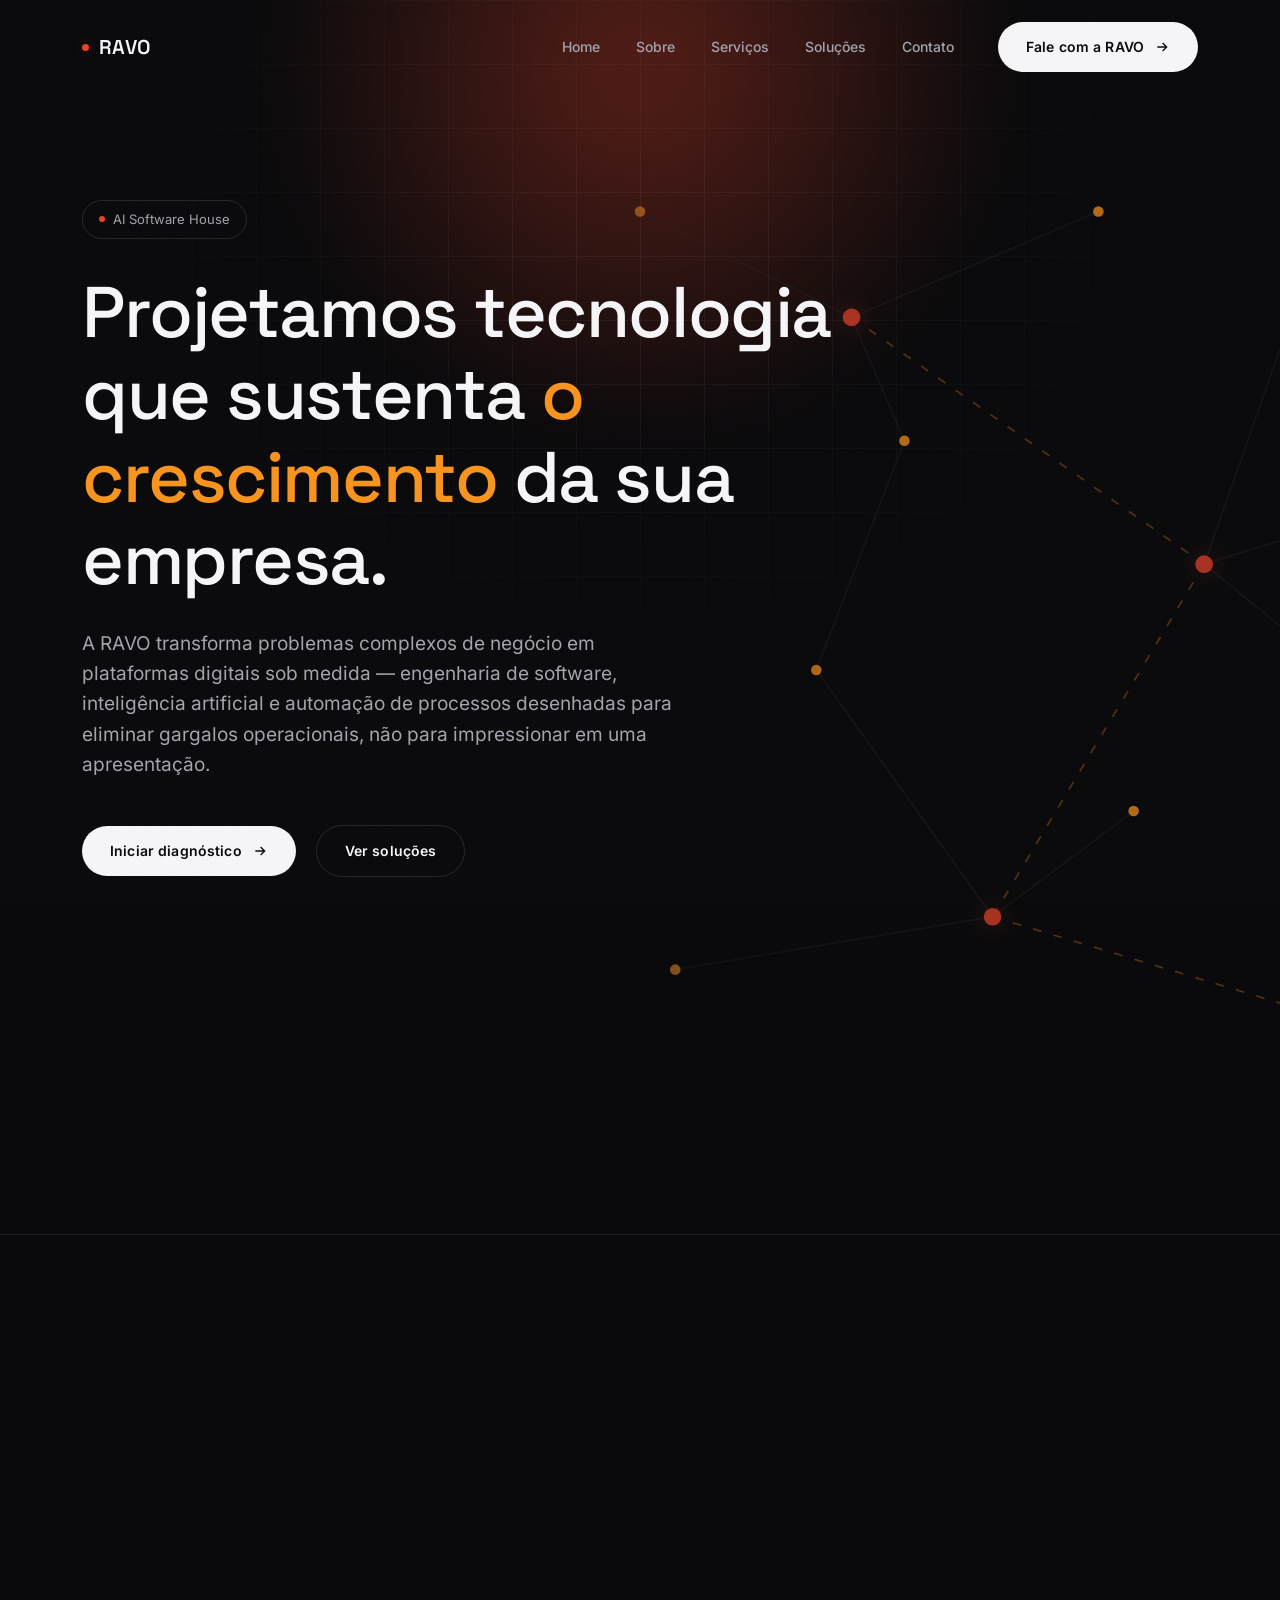
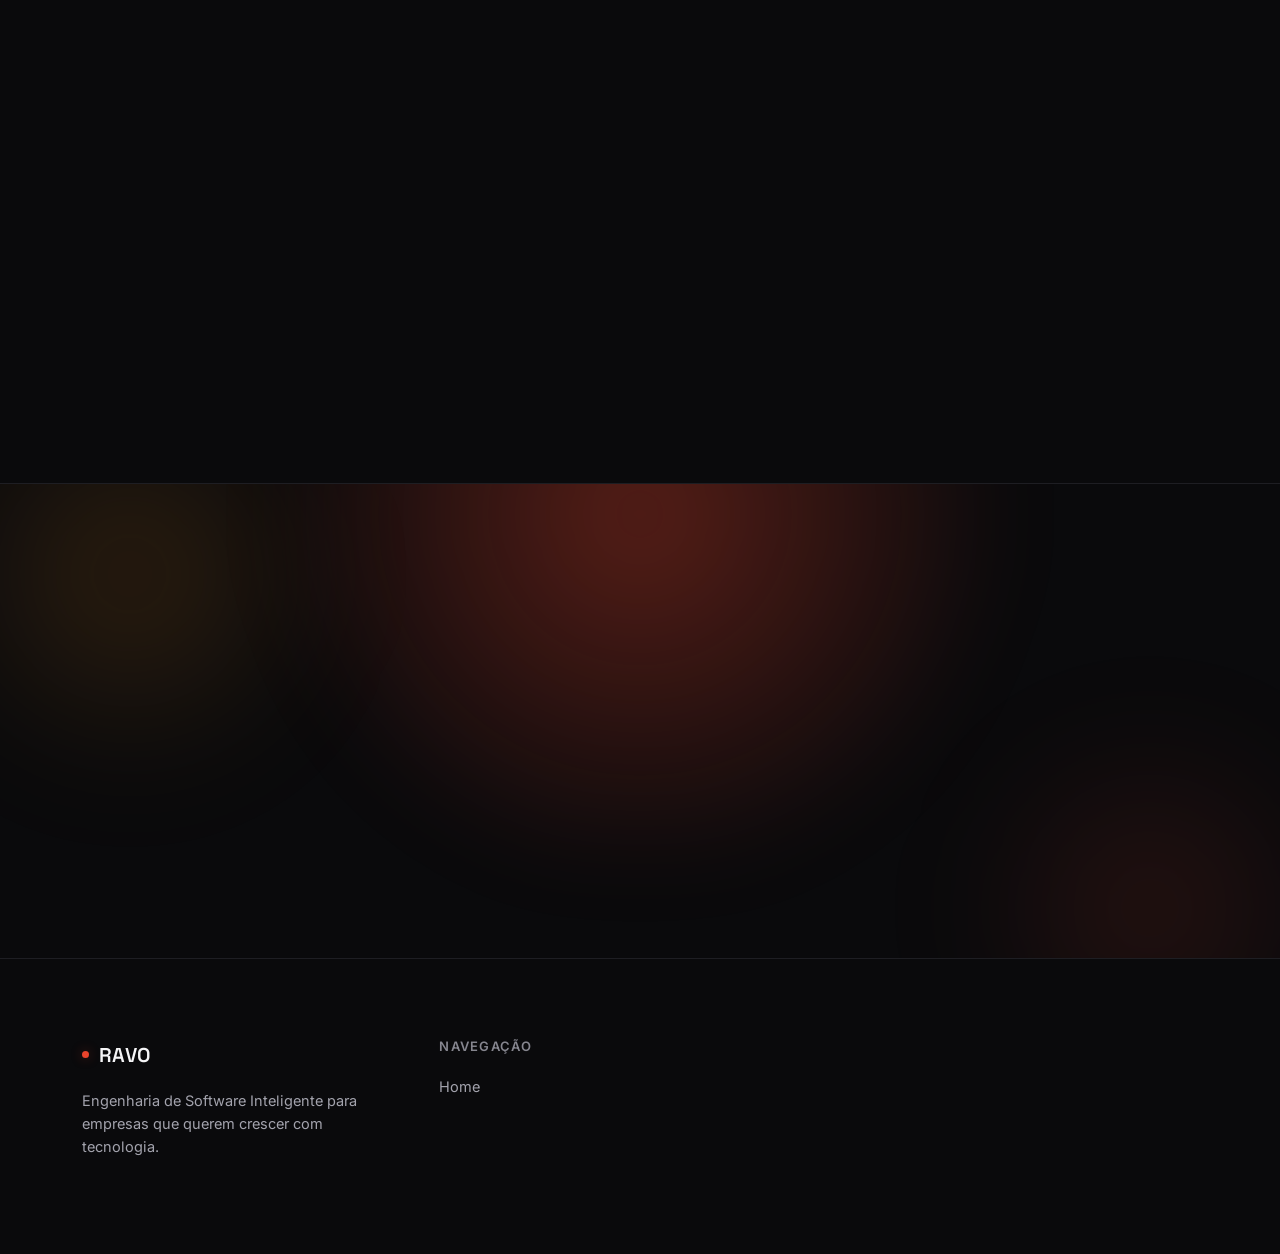
==== index.html @ ee129178 "Correção ortográfica: Inteligência Artificial" ====
<!DOCTYPE html>
<html lang="pt-BR">
<head>
<meta charset="UTF-8">
<meta name="viewport" content="width=device-width, initial-scale=1.0">
<meta name="view-transition" content="same-origin">
<title>RAVO — Engenharia de Software Inteligente</title>
<meta name="description" content="A RAVO é uma AI Software House que projeta, desenvolve e evolui plataformas digitais que aumentam produtividade, automatizam processos e geram vantagem competitiva.">
<link rel="canonical" href="https://ravocompany.com.br/">
<link rel="icon" type="image/svg+xml" href="assets/images/favicon.svg">
<link rel="alternate icon" href="assets/images/favicon.ico">
<link rel="apple-touch-icon" href="assets/images/apple-touch-icon.png">
<link rel="manifest" href="site.webmanifest">
<meta name="theme-color" content="#E8442C">
<meta property="og:type" content="website">
<meta property="og:site_name" content="RAVO">
<meta property="og:url" content="https://ravocompany.com.br/">
<meta property="og:title" content="RAVO — Engenharia de Software Inteligente">
<meta property="og:description" content="A RAVO é uma AI Software House que projeta, desenvolve e evolui plataformas digitais que aumentam produtividade, automatizam processos e geram vantagem competitiva.">
<meta property="og:image" content="https://ravocompany.com.br/assets/images/og-image.png">
<meta property="og:image:width" content="1200">
<meta property="og:image:height" content="630">
<meta name="twitter:card" content="summary_large_image">
<meta name="twitter:title" content="RAVO — Engenharia de Software Inteligente">
<meta name="twitter:description" content="A RAVO é uma AI Software House que projeta, desenvolve e evolui plataformas digitais que aumentam produtividade, automatizam processos e geram vantagem competitiva.">
<meta name="twitter:image" content="https://ravocompany.com.br/assets/images/og-image.png">
<link rel="stylesheet" href="assets/css/styles.min.css">
<script type="application/ld+json">
{
  "@context": "https://schema.org",
  "@type": "Organization",
  "name": "RAVO",
  "url": "https://ravocompany.com.br/",
  "logo": "https://ravocompany.com.br/assets/images/favicon.svg",
  "description": "A RAVO é uma AI Software House que projeta, desenvolve e evolui plataformas digitais que aumentam produtividade, automatizam processos e geram vantagem competitiva.",
  "email": "sistema@ravocompany.com.br",
  "telephone": "+55-64-99964-9783",
  "areaServed": "BR"
}
</script>
</head>
<body>

<a href="#main-content" class="skip-link">Pular para o conteúdo</a>
<div class="grain" aria-hidden="true"></div>

<!-- ===== HEADER ===== -->
<header class="header">
  <div class="container">
    <a href="index.html" class="logo"><span class="dot"></span>RAVO</a>
    <nav class="nav-desktop">
      <div class="nav-links">
        <a href="index.html">Home</a>
        <a href="sobre.html">Sobre</a>
        <a href="servicos.html">Serviços</a>
        <a href="solucoes.html">Soluções</a>
        <a href="contato.html">Contato</a>
      </div>
      <a href="contato.html" class="btn btn-primary">Fale com a RAVO
        <svg viewBox="0 0 24 24" fill="none" stroke="currentColor" stroke-width="2"><path d="M5 12h14M13 6l6 6-6 6"/></svg>
      </a>
    </nav>
    <button class="nav-toggle" id="nav-toggle" aria-label="Abrir menu" aria-expanded="false" aria-controls="nav-mobile-menu"><span></span><span></span><span></span></button>
  </div>
</header>

<!-- ===== MOBILE NAV ===== -->
<nav class="nav-mobile" id="nav-mobile-menu" aria-label="Menu mobile">
  <a href="index.html">Home</a>
  <a href="sobre.html">Sobre</a>
  <a href="servicos.html">Serviços</a>
  <a href="solucoes.html">Soluções</a>
  <a href="contato.html">Contato</a>
  <a href="contato.html" class="btn btn-primary">Fale com a RAVO</a>
</nav>

<!-- ===== HERO ===== -->
<section class="hero" id="main-content">
  <div class="hero-grid"></div>
  <div class="hero-glow"></div>
  <svg class="hero-network" viewBox="0 0 1000 700" preserveAspectRatio="xMidYMid slice" aria-hidden="true">
    <g class="links">
      <line class="link" x1="620" y1="180" x2="500" y2="120"/>
      <line class="link" x1="620" y1="180" x2="760" y2="120"/>
      <line class="link" x1="620" y1="180" x2="650" y2="250"/>
      <line class="link-flow" x1="620" y1="180" x2="820" y2="320"/>
      <line class="link" x1="820" y1="320" x2="880" y2="150"/>
      <line class="link" x1="820" y1="320" x2="950" y2="280"/>
      <line class="link-flow" x1="820" y1="320" x2="700" y2="520"/>
      <line class="link" x1="700" y1="520" x2="600" y2="380"/>
      <line class="link" x1="700" y1="520" x2="780" y2="460"/>
      <line class="link" x1="700" y1="520" x2="520" y2="550"/>
      <line class="link-flow" x1="700" y1="520" x2="900" y2="580"/>
      <line class="link" x1="820" y1="320" x2="980" y2="450"/>
      <line class="link" x1="650" y1="250" x2="600" y2="380"/>
    </g>
    <g class="nodes">
      <circle class="node" cx="500" cy="120" r="3" style="animation-delay:.2s"/>
      <circle class="node" cx="880" cy="150" r="3" style="animation-delay:.9s"/>
      <circle class="node" cx="950" cy="280" r="3" style="animation-delay:1.6s"/>
      <circle class="node" cx="600" cy="380" r="3" style="animation-delay:.5s"/>
      <circle class="node" cx="780" cy="460" r="3" style="animation-delay:1.2s"/>
      <circle class="node" cx="520" cy="550" r="3" style="animation-delay:2s"/>
      <circle class="node" cx="900" cy="580" r="3" style="animation-delay:.7s"/>
      <circle class="node" cx="650" cy="250" r="3" style="animation-delay:1.8s"/>
      <circle class="node" cx="760" cy="120" r="3" style="animation-delay:1.1s"/>
      <circle class="node" cx="980" cy="450" r="3" style="animation-delay:.3s"/>
      <circle class="hub" cx="620" cy="180" r="5"/>
      <circle class="hub" cx="820" cy="320" r="5" style="animation-delay:1s"/>
      <circle class="hub" cx="700" cy="520" r="5" style="animation-delay:2s"/>
    </g>
  </svg>
  <div class="container">
    <div class="hero-content">
      <div class="hero-badge"><span class="dot"></span>AI Software House</div>
      <h1 class="reveal is-visible">Projetamos tecnologia que sustenta <em>o crescimento</em> da sua empresa.</h1>
      <p class="hero-lede reveal is-visible">A RAVO transforma problemas complexos de negócio em plataformas digitais sob medida — engenharia de software, inteligência artificial e automação de processos desenhadas para eliminar gargalos operacionais, não para impressionar em uma apresentação.</p>
      <div class="hero-actions reveal is-visible">
        <a href="contato.html" class="btn btn-primary">Iniciar diagnóstico
          <svg viewBox="0 0 24 24" fill="none" stroke="currentColor" stroke-width="2"><path d="M5 12h14M13 6l6 6-6 6"/></svg>
        </a>
        <a href="solucoes.html" class="btn btn-outline">Ver soluções</a>
      </div>
    </div>

    <div class="hero-stats reveal">
      <div class="hero-stat">
        <strong><span data-count="6" data-suffix="">0</span></strong>
        <span>Frentes de atuação integradas</span>
      </div>
      <div class="hero-stat">
        <strong><span data-count="6" data-suffix="">0</span></strong>
        <span>Etapas de processo estruturado</span>
      </div>
      <div class="hero-stat">
        <strong><span data-count="9" data-suffix="">0</span></strong>
        <span>Segmentos de operações complexas</span>
      </div>
      <div class="hero-stat">
        <strong><span data-count="100" data-suffix="%">0%</span></strong>
        <span>Soluções desenhadas sob medida</span>
      </div>
    </div>
  </div>
</section>

<!-- ===== O QUE FAZEMOS ===== -->
<section class="section" id="o-que-fazemos">
  <div class="container">
    <div class="section-head reveal">
      <div class="section-label">O que fazemos</div>
      <h2>Um ecossistema tecnológico completo — não apenas software.</h2>
      <p>Combinamos engenharia, inteligência artificial e estratégia de negócio para desenhar soluções sob medida para a realidade de cada cliente.</p>
    </div>

    <div class="grid grid-3">
      <div class="card reveal">
        <div class="card-icon">
          <svg viewBox="0 0 24 24" fill="none" stroke="currentColor" stroke-width="1.8"><path d="M16 18l6-6-6-6M8 6l-6 6 6 6"/></svg>
        </div>
        <h3>Software sob medida</h3>
        <p>Sistemas corporativos, ERPs, CRMs, plataformas SaaS, portais e marketplaces desenhados para necessidades específicas.</p>
        <ul><li>ERPs</li><li>CRMs</li><li>SaaS</li><li>Marketplaces</li></ul>
      </div>

      <div class="card reveal">
        <div class="card-icon">
          <svg viewBox="0 0 24 24" fill="none" stroke="currentColor" stroke-width="1.8"><rect x="6" y="2" width="12" height="20" rx="2"/><path d="M11 18h2"/></svg>
        </div>
        <h3>Aplicativos</h3>
        <p>Construção de aplicativos Android e iOS para uso interno ou comercial, integrados à operação da empresa.</p>
        <ul><li>Android</li><li>iOS</li><li>Uso interno</li></ul>
      </div>

      <div class="card reveal">
        <div class="card-icon">
          <svg viewBox="0 0 24 24" fill="none" stroke="currentColor" stroke-width="1.8"><path d="M12 3l1.9 4.5L18 9l-4.1 1.5L12 15l-1.9-4.5L6 9l4.1-1.5L12 3z"/><path d="M19 15l.9 2.1L22 18l-2.1.9L19 21l-.9-2.1L16 18l2.1-.9L19 15z"/></svg>
        </div>
        <h3>Inteligência Artificial</h3>
        <p>Agentes inteligentes, assistentes virtuais e IA aplicada a atendimento, vendas, RH, documentos e processos jurídicos.</p>
        <ul><li>Agentes</li><li>RAG</li><li>IA Generativa</li><li>OCR</li></ul>
      </div>

      <div class="card reveal">
        <div class="card-icon">
          <svg viewBox="0 0 24 24" fill="none" stroke="currentColor" stroke-width="1.8"><path d="M13 2L3 14h7l-1 8 11-14h-7l1-6z"/></svg>
        </div>
        <h3>Automação de processos</h3>
        <p>Eliminamos atividades repetitivas integrando WhatsApp, CRM, ERP, APIs, planilhas, e-mail e sistemas legados.</p>
        <ul><li>WhatsApp</li><li>APIs</li><li>Sistemas legados</li></ul>
      </div>

      <div class="card reveal">
        <div class="card-icon">
          <svg viewBox="0 0 24 24" fill="none" stroke="currentColor" stroke-width="1.8"><path d="M3 3v18h18"/><path d="M7 15l4-5 4 3 5-7"/></svg>
        </div>
        <h3>Dashboards inteligentes</h3>
        <p>Painéis de gestão em tempo real com indicadores, KPIs e business intelligence para decisões mais rápidas.</p>
        <ul><li>KPIs</li><li>BI</li><li>Tempo real</li></ul>
      </div>

      <div class="card reveal">
        <div class="card-icon">
          <svg viewBox="0 0 24 24" fill="none" stroke="currentColor" stroke-width="1.8"><path d="M12 2L2 7l10 5 10-5-10-5z"/><path d="M2 17l10 5 10-5"/><path d="M2 12l10 5 10-5"/></svg>
        </div>
        <h3>Arquitetura tecnológica</h3>
        <p>Banco de dados, integrações, segurança, escalabilidade e experiência do usuário desenhados antes da primeira linha de código.</p>
        <ul><li>Segurança</li><li>Escalabilidade</li><li>Integrações</li></ul>
      </div>
    </div>
  </div>
</section>

<!-- ===== DIFERENCIAL ===== -->
<section class="section" id="diferencial">
  <div class="container">
    <div class="section-head reveal">
      <div class="section-label">Diferencial</div>
      <h2>Não começamos perguntando qual sistema você quer desenvolver.</h2>
      <p>Começamos entendendo onde a operação trava — e desenhamos a solução a partir das respostas.</p>
    </div>

    <div class="questions reveal">
      <div class="question"><span>01</span>Onde sua empresa perde tempo?</div>
      <div class="question"><span>02</span>Onde sua operação trava?</div>
      <div class="question"><span>03</span>O que ainda depende de pessoas?</div>
      <div class="question"><span>04</span>Quais processos poderiam ser automatizados?</div>
      <div class="question"><span>05</span>Onde existem riscos operacionais?</div>
      <div class="question"><span>06</span>Como a tecnologia pode aumentar sua margem?</div>
    </div>
  </div>
</section>

<!-- ===== COMPARATIVO ===== -->
<section class="section section--tight" id="comparativo">
  <div class="container">
    <div class="section-head reveal">
      <div class="section-label">Comparativo</div>
      <h2>RAVO não é uma fábrica de software genérica.</h2>
    </div>
    <div class="compare-table reveal">
      <div class="compare-row compare-row--head">
        <span></span>
        <span class="compare-col-ravo">RAVO</span>
        <span class="compare-col-other">Fábrica de software tradicional</span>
      </div>
      <div class="compare-row">
        <span class="compare-aspect">Ponto de partida</span>
        <span class="compare-col-ravo">Diagnóstico da operação antes de qualquer linha de código</span>
        <span class="compare-col-other">Escopo fechado a partir de uma lista de requisitos</span>
      </div>
      <div class="compare-row">
        <span class="compare-aspect">Abordagem</span>
        <span class="compare-col-ravo">Ecossistema tecnológico desenhado sob medida</span>
        <span class="compare-col-other">Sistema genérico adaptado ao seu processo</span>
      </div>
      <div class="compare-row">
        <span class="compare-aspect">Após o lançamento</span>
        <span class="compare-col-ravo">Evolução contínua junto com o negócio</span>
        <span class="compare-col-other">Projeto encerra na entrega</span>
      </div>
      <div class="compare-row">
        <span class="compare-aspect">Relacionamento</span>
        <span class="compare-col-ravo">Contato direto com quem desenvolve</span>
        <span class="compare-col-other">Comunicação via gerente de conta</span>
      </div>
      <div class="compare-row">
        <span class="compare-aspect">Cobrança</span>
        <span class="compare-col-ravo">Sem "hora técnica" genérica</span>
        <span class="compare-col-other">Cobrança por hora de desenvolvimento</span>
      </div>
      <div class="compare-row">
        <span class="compare-aspect">Objetivo final</span>
        <span class="compare-col-ravo">Eliminar o gargalo operacional</span>
        <span class="compare-col-other">Entregar os itens da lista de requisitos</span>
      </div>
    </div>
  </div>
</section>

<!-- ===== PROCESSO ===== -->
<section class="section" id="processo">
  <div class="container">
    <div class="section-head reveal">
      <div class="section-label">Nosso processo</div>
      <h2>Da compreensão do negócio à evolução contínua do produto.</h2>
      <p>Nenhum software termina no deploy. Cada etapa existe para reduzir risco e aumentar a precisão da solução final.</p>
    </div>

    <div class="rows reveal">
      <div class="row">
        <div class="row-index">01</div>
        <h3>Diagnóstico</h3>
        <p>Entendemos profundamente a empresa, mapeamos processos, identificamos gargalos e descobrimos oportunidades.</p>
      </div>
      <div class="row">
        <div class="row-index">02</div>
        <h3>Arquitetura</h3>
        <p>Projetamos toda a solução: fluxos, banco de dados, integrações, automações, IA e escalabilidade.</p>
      </div>
      <div class="row">
        <div class="row-index">03</div>
        <h3>Desenvolvimento</h3>
        <p>Construção incremental, código limpo, boas práticas e entregas frequentes.</p>
      </div>
      <div class="row">
        <div class="row-index">04</div>
        <h3>Homologação</h3>
        <p>Validação junto ao cliente, testes e ajustes antes da publicação.</p>
      </div>
      <div class="row">
        <div class="row-index">05</div>
        <h3>Implantação</h3>
        <p>Publicação, treinamento, integrações e monitoramento em produção.</p>
      </div>
      <div class="row">
        <div class="row-index">06</div>
        <h3>Evolução contínua</h3>
        <p>Evoluímos continuamente cada produto — a plataforma cresce junto com o negócio.</p>
      </div>
    </div>
  </div>
</section>

<!-- ===== SEGMENTOS ===== -->
<section class="section section--tight" id="segmentos">
  <div class="container">
    <div class="section-head reveal">
      <div class="section-label">Segmentos</div>
      <h2>Atendemos empresas com operações complexas.</h2>
    </div>
    <div class="pill-group reveal">
      <span class="pill">Saúde</span>
      <span class="pill">Construção Civil</span>
      <span class="pill">Escritórios Jurídicos</span>
      <span class="pill">RH</span>
      <span class="pill">Indústrias</span>
      <span class="pill">Prestadores de Serviços</span>
      <span class="pill">Empresas em crescimento</span>
      <span class="pill">Startups</span>
      <span class="pill">Scale-ups</span>
    </div>
  </div>
</section>

<!-- ===== PROVA SOCIAL ===== -->
<section class="section section--tight" id="clientes">
  <div class="container">
    <div class="section-head reveal">
      <div class="section-label">Quem confia na RAVO</div>
      <h2>Escritórios jurídicos já operam com menos risco usando tecnologia RAVO.</h2>
    </div>

    <div class="client-card reveal">
      <div class="client-card-main">
        <div class="client-tag"><span class="dot" style="width:6px;height:6px;border-radius:50%;background:var(--accent);display:inline-block;"></span>Cliente RAVO</div>
        <h3 class="client-name">Thiago Carvalho Advogados Associados</h3>
        <p class="client-segment">Escritório de Advocacia</p>
        <p>A RAVO desenvolveu para o escritório uma solução baseada na Plataforma Jurídica com IA: leitura automática de intimações, classificação de movimentações e controle de prazos — reduzindo o trabalho manual da equipe jurídica e o risco de perda de prazos críticos.</p>
      </div>
      <div class="client-card-aside">
        <span class="pill">Leitura de intimações</span>
        <span class="pill">Controle de prazos</span>
        <span class="pill">Classificação automática</span>
        <a href="solucoes.html#juridica" class="btn-ghost" style="margin-top:8px;">Ver a solução completa →</a>
      </div>
    </div>
  </div>
</section>

<!-- ===== CTA ===== -->
<section class="cta-band section">
  <div class="hero-glow" style="top:-320px;"></div>
  <div class="container">
    <h2 class="reveal">Onde a sua operação está travando agora?</h2>
    <p class="reveal">Vamos entender o seu negócio antes de falar de tecnologia.</p>
    <div class="cta-actions reveal">
      <a href="contato.html" class="btn btn-primary">Falar com a RAVO
        <svg viewBox="0 0 24 24" fill="none" stroke="currentColor" stroke-width="2"><path d="M5 12h14M13 6l6 6-6 6"/></svg>
      </a>
      <a href="solucoes.html" class="btn btn-outline">Explorar soluções</a>
    </div>
  </div>
</section>

<!-- ===== FOOTER ===== -->
<footer class="footer">
  <div class="container">
    <div class="footer-top">
      <div class="footer-brand">
        <a href="index.html" class="logo"><span class="dot"></span>RAVO</a>
        <p>Engenharia de Software Inteligente para empresas que querem crescer com tecnologia.</p>
      </div>
      <div class="footer-col">
        <h4>Navegação</h4>
        <ul>
          <li><a href="index.html">Home</a></li>
---- assets/css/styles.min.css ----
@keyframes viewFadeOut{to{opacity:0;transform:translateY(-10px)}}@keyframes viewFadeIn{0%{opacity:0;transform:translateY(10px)}}@keyframes nodeFade{0%,to{opacity:.3}50%{opacity:.9}}@keyframes nodePulse{0%,to{opacity:.55;transform:scale(1)}50%{opacity:1;transform:scale(1.25)}}@keyframes dashFlow{to{stroke-dashoffset:-48}}@font-face{font-family:"Inter";font-style:normal;font-weight:400;font-display:swap;src:url(../fonts/inter-400.woff2)format("woff2")}@font-face{font-family:"Inter";font-style:normal;font-weight:500;font-display:swap;src:url(../fonts/inter-500.woff2)format("woff2")}@font-face{font-family:"Inter";font-style:normal;font-weight:600;font-display:swap;src:url(../fonts/inter-600.woff2)format("woff2")}@font-face{font-family:"Inter";font-style:normal;font-weight:700;font-display:swap;src:url(../fonts/inter-700.woff2)format("woff2")}@font-face{font-family:"Space Grotesk";font-style:normal;font-weight:500;font-display:swap;src:url(../fonts/space-grotesk-500.woff2)format("woff2")}@font-face{font-family:"Space Grotesk";font-style:normal;font-weight:600;font-display:swap;src:url(../fonts/space-grotesk-600.woff2)format("woff2")}@font-face{font-family:"Space Grotesk";font-style:normal;font-weight:700;font-display:swap;src:url(../fonts/space-grotesk-700.woff2)format("woff2")}:root{--bg:#0a0a0c;--bg-alt:#0f0f12;--surface:#16161a;--surface-2:#1c1c21;--border:#26262c;--border-soft:#1e1e23;--text:#f5f5f7;--text-muted:#a3a3ad;--text-faint:#86868f;--accent:#E8442C;--accent-2:#F7931E;--accent-soft:rgba(232, 68, 44, 0.12);--accent-glow:rgba(232, 68, 44, 0.35);--font-head:'Space Grotesk', 'Inter', sans-serif;--font-body:'Inter', sans-serif;--container:1180px;--radius:14px;--radius-sm:8px;--ease:cubic-bezier(0.16, 1, 0.3, 1)}*{margin:0;padding:0;box-sizing:border-box}html{scroll-behavior:smooth;color-scheme:dark}body{background:var(--bg);color:var(--text);font-family:var(--font-body);font-size:16px;line-height:1.6;-webkit-font-smoothing:antialiased;overflow-x:hidden}img,svg{display:block;max-width:100%}a,button{color:inherit}a{text-decoration:none}ul{list-style:none}button{font-family:inherit;cursor:pointer;border:0;background:0 0}h1,h2,h3,h4{font-family:var(--font-head);font-weight:500;line-height:1.15;letter-spacing:-.02em}::selection{background:var(--accent);color:#fff}.container{max-width:var(--container);margin:0 auto;padding:0 32px}.section{position:relative;padding:128px 0;border-top:1px solid var(--border-soft)}.section--tight{padding:88px 0}.section-label{display:inline-flex;align-items:center;gap:10px;font-size:13px;font-weight:600;letter-spacing:.12em;text-transform:uppercase;color:var(--accent-2);margin-bottom:20px}.nav-links a.active::after,.section-label::before{content:"";width:22px;height:1px;background:var(--accent)}.section-head{max-width:680px;margin-bottom:64px}.section-head h2{font-size:clamp(28px,3.4vw,42px);margin-bottom:20px}.section-head p{font-size:17px;max-width:560px}.eyebrow,.section-head p{color:var(--text-muted)}.btn{display:inline-flex;align-items:center;gap:10px;padding:14px 28px;border-radius:999px;font-size:14px;font-weight:600;letter-spacing:.01em;transition:all .35s var(--ease);white-space:nowrap}.btn-primary{position:relative;background:var(--text);color:#0a0a0c;overflow:hidden}.btn-primary::after{content:"";position:absolute;top:0;left:-60%;width:40%;height:100%;background:linear-gradient(120deg,transparent,rgba(255,255,255,.55),transparent);transform:skewX(-20deg);transition:left .65s var(--ease)}.btn-primary:hover::after{left:130%}.btn-primary:hover{background:var(--accent);color:#0a0a0c;transform:translateY(-2px)}.btn-outline{border:1px solid var(--border);color:var(--text)}.btn-outline:hover{border-color:var(--accent);background:var(--accent-soft);transform:translateY(-2px)}.btn-ghost,.nav-links a{color:var(--text-muted);font-size:14px;font-weight:500}.btn-ghost:hover,.footer-col a:hover,.nav-links a.active,.nav-links a:hover{color:var(--text)}.btn svg{width:16px;height:16px;transition:transform .35s var(--ease)}.btn:hover svg{transform:translateX(3px)}.header{position:fixed;top:0;left:0;right:0;z-index:100;padding:22px 0;transition:all .4s var(--ease);border-bottom:1px solid transparent}.header.is-scrolled{background:rgba(10,10,12,.85);backdrop-filter:blur(16px);-webkit-backdrop-filter:blur(16px);border-bottom:1px solid var(--border-soft);padding:16px 0}.header .container{justify-content:space-between}.header .container,.logo,.nav-desktop{display:flex;align-items:center}.logo{gap:10px;font-family:var(--font-head);font-size:20px;font-weight:600;letter-spacing:.02em}.logo .dot{width:7px;height:7px;border-radius:50%;background:var(--accent);box-shadow:0 0 12px var(--accent-glow)}.nav-desktop{gap:44px}.nav-links{display:flex;gap:36px}.nav-links a{transition:color .25s var(--ease);position:relative}.nav-links a.active::after{position:absolute;bottom:-6px;left:0;width:100%}.nav-toggle{display:none;flex-direction:column;gap:5px;z-index:200}.nav-toggle span{width:22px;height:1.5px;background:var(--text);transition:all .3s var(--ease)}.nav-toggle.is-active{z-index:250}.nav-toggle.is-active span:nth-child(1){transform:translateY(6.5px) rotate(45deg)}.nav-toggle.is-active span:nth-child(2){opacity:0}.nav-toggle.is-active span:nth-child(3){transform:translateY(-6.5px) rotate(-45deg)}.nav-mobile{position:fixed;inset:0;background:var(--bg);z-index:150;display:flex;flex-direction:column;justify-content:center;padding:32px;transform:translateY(-100%);visibility:hidden;transition:transform .5s var(--ease),visibility 0s linear .5s}.nav-mobile.is-open{transform:translateY(0);visibility:visible;transition:transform .5s var(--ease),visibility 0s linear 0s}.hero-stat strong,.nav-mobile a{display:block;font-family:var(--font-head)}.nav-mobile a{font-size:32px;padding:14px 0;border-bottom:1px solid var(--border-soft);color:var(--text)}.nav-mobile .btn{margin-top:32px;align-self:flex-start}.hero{position:relative;padding:200px 0 120px;overflow:hidden}.hero-grid{position:absolute;inset:0;background-image:linear-gradient(to right,var(--border-soft) 1px,transparent 1px),linear-gradient(to bottom,var(--border-soft) 1px,transparent 1px);background-size:64px 64px;mask-image:radial-gradient(ellipse 60% 50%at 50% 20%,#000 10%,transparent 75%);-webkit-mask-image:radial-gradient(ellipse 60% 50%at 50% 20%,#000 10%,transparent 75%);opacity:.6}.card::before,.hero-glow{position:absolute;pointer-events:none}.hero-glow{top:-280px;left:50%;transform:translateX(-50%);width:900px;height:700px;background:radial-gradient(circle,var(--accent-glow) 0%,transparent 65%);filter:blur(40px)}.hero-content{position:relative;max-width:880px}.hero-badge{display:inline-flex;align-items:center;gap:8px;padding:8px 16px;border:1px solid var(--border);border-radius:999px;font-size:13px;color:var(--text-muted);margin-bottom:32px}.hero-badge .dot{width:6px;height:6px;border-radius:50%;background:var(--accent)}.hero h1{font-size:clamp(38px,5.6vw,74px);margin-bottom:28px}.hero h1 em{font-style:normal;color:var(--accent-2)}.hero-lede{font-size:19px;color:var(--text-muted);max-width:620px;margin-bottom:44px}.card ul,.hero-actions{display:flex;flex-wrap:wrap}.hero-actions{align-items:center;gap:20px;margin-bottom:80px}.hero-stats{position:relative;display:grid;grid-template-columns:repeat(4,1fr);gap:1px;background:var(--border-soft);border:1px solid var(--border-soft);border-radius:var(--radius);overflow:hidden}.hero-stat{background:var(--bg-alt);padding:26px 24px}.hero-stat strong{font-size:30px;margin-bottom:4px}.hero-stat span{font-size:13px;color:var(--text-faint)}.grid{display:grid;gap:24px}.grid-2{grid-template-columns:repeat(2,1fr)}.grid-3{grid-template-columns:repeat(3,1fr)}.grid-4{grid-template-columns:repeat(4,1fr)}.card,.card ul li{border:1px solid var(--border)}.card{background:var(--surface);border-radius:var(--radius);padding:36px;transition:all .4s var(--ease);display:flex;flex-direction:column;overflow:hidden}.card::before{content:"";inset:0;background:radial-gradient(320px circle at var(--mx, 50%) var(--my, 50%),rgba(247,147,30,.14),transparent 70%);opacity:0;transition:opacity .4s var(--ease)}.card:hover{border-color:var(--accent);background:var(--surface-2);transform:translateY(-4px)}.card:hover::before,.client-card:hover::before{opacity:1}.card,.card>*{position:relative}.card-icon{width:44px;height:44px;display:flex;align-items:center;justify-content:center;border-radius:10px;background:var(--accent-soft);color:var(--accent-2);margin-bottom:24px}.card-icon svg{width:22px;height:22px}.card h3{font-size:19px;margin-bottom:12px}.card p,.row p{color:var(--text-muted)}.card p{font-size:15px;margin-bottom:16px}.card ul{gap:8px;margin-top:auto}.card ul li{font-size:12.5px;color:var(--text-faint);padding:5px 11px;border-radius:999px}.rows{position:relative;border-top:1px solid var(--border-soft)}.row{display:grid;grid-template-columns:90px 1fr 1fr;gap:32px;padding:40px 0;border-bottom:1px solid var(--border-soft);transition:background .3s var(--ease)}.row:hover{background:var(--bg-alt)}.rows::before{content:"";position:absolute;left:19px;top:4px;bottom:4px;width:1px;background:linear-gradient(to bottom,transparent,var(--border) 8%,var(--border) 92%,transparent)}.field input,.field select,.field textarea,.row-index{background:var(--surface);border:1px solid var(--border)}.row-index{position:relative;z-index:2;width:40px;height:40px;display:flex;align-items:center;justify-content:center;font-family:var(--font-head);font-size:14px;color:var(--accent-2);border-radius:50%;transition:all .35s var(--ease)}.row:hover .row-index{border-color:var(--accent);box-shadow:0 0 0 5px var(--accent-soft);transform:scale(1.05)}.row h3{font-size:21px;margin-bottom:4px}.row p{font-size:15.5px}.questions{display:grid;grid-template-columns:repeat(2,1fr);gap:1px;background:var(--border-soft);border:1px solid var(--border-soft);border-radius:var(--radius);overflow:hidden}.question,.quote-block p{font-family:var(--font-head)}.question{background:var(--bg-alt);padding:32px 36px;font-size:19px;display:flex;align-items:flex-start;gap:16px}.contact-info-item a:hover,.question span{color:var(--accent-2)}.quote-block{max-width:780px}.quote-block p{font-size:clamp(22px,2.6vw,32px);line-height:1.45;color:var(--text)}.quote-block p+p{margin-top:28px;font-family:var(--font-body);font-size:17px;line-height:1.7}.pill-group{display:flex;flex-wrap:wrap;gap:10px}.cta-band p,.field label,.footer-col a,.pill,.quote-block p+p{color:var(--text-muted)}.pill{padding:8px 16px;border:1px solid var(--border);border-radius:999px;font-size:13.5px;transition:all .3s var(--ease)}.pill:hover{border-color:var(--accent);color:var(--text)}.cta-band{position:relative;text-align:center;padding:110px 0;overflow:hidden}.cta-band::after,.cta-band::before{content:"";position:absolute;border-radius:50%;filter:blur(60px);pointer-events:none;z-index:0}.cta-band::before{width:420px;height:420px;background:radial-gradient(circle,rgba(247,147,30,.16),transparent 70%);top:-120px;left:-80px}.cta-band::after{width:380px;height:380px;background:radial-gradient(circle,rgba(232,68,44,.14),transparent 70%);bottom:-140px;right:-60px}.cta-band .container{position:relative;z-index:1}.cta-band h2{font-size:clamp(30px,4vw,48px);max-width:720px;margin:0 auto 24px}.cta-band p{font-size:17px;margin-bottom:40px}.cta-actions{display:flex;justify-content:center;gap:20px;flex-wrap:wrap}.footer{border-top:1px solid var(--border-soft);padding:80px 0 32px}.footer-top{display:grid;grid-template-columns:1.4fr repeat(3,1fr);gap:48px;padding-bottom:64px}.footer-brand p,.page-hero p{color:var(--text-muted);font-size:14.5px;margin-top:18px;max-width:280px}.footer-bottom,.footer-col h4{font-size:13px;color:var(--text-faint)}.footer-col h4{text-transform:uppercase;letter-spacing:.1em;margin-bottom:20px;font-weight:600;font-family:var(--font-body)}.footer-col ul li{margin-bottom:12px}.footer-col a{font-size:14.5px;transition:color .25s var(--ease)}.footer-bottom{display:flex;justify-content:space-between;align-items:center;padding-top:32px;border-top:1px solid var(--border-soft);flex-wrap:wrap;gap:12px}.page-hero{padding:176px 0 80px;border-top:none}.page-hero h1{font-size:clamp(34px,4.6vw,56px);max-width:760px}.page-hero p{font-size:18px;max-width:600px;margin-top:24px}.reveal{opacity:0;transform:translateY(24px);transition:opacity .8s var(--ease),transform .8s var(--ease)}.reveal.is-visible{opacity:1;transform:translateY(0)}.form-grid{display:grid;grid-template-columns:1fr 1fr;gap:20px}.field{display:flex;flex-direction:column;gap:8px;margin-bottom:20px}.field.full{grid-column:1/-1}.field label{font-size:13px;font-weight:500}.field input,.field select,.field textarea{border-radius:var(--radius-sm);padding:14px 16px;color:var(--text);font-family:var(--font-body);font-size:15px;transition:border-color .3s var(--ease)}.field input:focus,.field select:focus,.field textarea:focus{outline:0;border-color:var(--accent)}.field textarea{resize:vertical;min-height:120px}.contact-info-item h4,.form-note{font-size:13px;color:var(--text-faint)}.form-note{margin-top:12px}.contact-info{display:flex;flex-direction:column;gap:28px}.contact-info-item h4{text-transform:uppercase;letter-spacing:.1em;margin-bottom:8px}.contact-info-item a,.contact-info-item p{font-size:17px;font-family:var(--font-head)}@media (max-width:980px){.grid-3,.grid-4{grid-template-columns:repeat(2,1fr)}.footer-top{grid-template-columns:1fr 1fr;row-gap:40px}.questions{grid-template-columns:1fr}.hero-stats{grid-template-columns:repeat(2,1fr)}.form-grid{grid-template-columns:1fr}}@media (max-width:720px){.nav-desktop{display:none}.nav-toggle{display:flex}.grid-2,.grid-3,.grid-4,.row{grid-template-columns:1fr}.row{gap:10px}.section{padding:88px 0}.hero{padding:160px 0 80px}.footer-top{grid-template-columns:1fr;gap:36px}.footer-bottom{flex-direction:column;align-items:flex-start}.container{padding:0 22px}}@media (prefers-reduced-motion:no-preference){::view-transition-old(root){animation:viewFadeOut .32s ease both}::view-transition-new(root){animation:viewFadeIn .42s ease both}}.grain,.hero-network{inset:0;pointer-events:none}.grain{position:fixed;z-index:250;opacity:.035;mix-blend-mode:overlay;background-image:url("data:image/svg+xml;utf8,<svg xmlns='http://www.w3.org/2000/svg' width='140' height='140'><filter id='n'><feTurbulence type='fractalNoise' baseFrequency='0.85' numOctaves='2' stitchTiles='stitch'/></filter><rect width='100%25' height='100%25' filter='url(%23n)'/></svg>");background-size:180px 180px}.hero-network{position:absolute;width:100%;height:100%;opacity:.7;mask-image:linear-gradient(to left,#000 35%,transparent 82%);-webkit-mask-image:linear-gradient(to left,#000 35%,transparent 82%)}.hero-network .node{fill:var(--accent-2);animation:nodeFade 4.5s ease-in-out infinite}.hero-network .hub{fill:var(--accent);filter:drop-shadow(0 0 6px var(--accent-glow));animation:nodePulse 3.2s ease-in-out infinite;transform-box:fill-box;transform-origin:center}.hero-network .link{stroke:var(--border);stroke-width:1;opacity:.5}.hero-network .link-flow{stroke:var(--accent-2);stroke-width:1;stroke-dasharray:5 7;opacity:.4;animation:dashFlow 3s linear infinite}@media (max-width:980px){.hero-network{display:none}}:focus-visible{outline:2px solid var(--accent);outline-offset:3px;border-radius:2px}.skip-link{position:fixed;top:-60px;left:16px;z-index:300;background:var(--text);color:#0a0a0c;padding:12px 20px;border-radius:8px;font-size:14px;font-weight:600;transition:top .25s var(--ease)}.skip-link:focus{top:16px}.whatsapp-float{position:fixed;bottom:28px;right:28px;width:56px;height:56px;display:flex;align-items:center;justify-content:center;background:var(--surface);border:1px solid var(--border);border-radius:50%;box-shadow:0 12px 32px rgba(0,0,0,.45);z-index:90;transition:all .35s var(--ease)}.whatsapp-float svg{width:25px;height:25px;color:var(--accent-2);transition:color .35s var(--ease)}.whatsapp-float:focus-visible,.whatsapp-float:hover{background:var(--accent);border-color:var(--accent);transform:translateY(-4px);box-shadow:0 16px 40px var(--accent-glow)}.whatsapp-float:focus-visible svg,.whatsapp-float:hover svg{color:#fff}@media (max-width:720px){.whatsapp-float{bottom:20px;right:20px;width:52px;height:52px}}.client-card{position:relative;display:grid;grid-template-columns:1.1fr 1fr;gap:0;background:var(--surface);border:1px solid var(--border);border-radius:var(--radius);overflow:hidden}.client-card::before{content:"";position:absolute;inset:0;background:radial-gradient(420px circle at var(--mx, 30%) var(--my, 50%),rgba(247,147,30,.1),transparent 70%);opacity:0;transition:opacity .4s var(--ease);pointer-events:none;z-index:0}.client-card-aside,.client-card-main{position:relative;z-index:1}.client-card-main{padding:48px}.client-tag{display:inline-flex;align-items:center;gap:8px;font-size:12.5px;font-weight:600;letter-spacing:.08em;text-transform:uppercase;color:var(--accent-2);margin-bottom:18px}.client-name,.mockup-stat strong{font-family:var(--font-head);font-size:24px;margin-bottom:6px}.client-segment{font-size:14px;color:var(--text-faint);margin-bottom:24px}.client-card-main p{color:var(--text-muted);font-size:16px;line-height:1.8}.client-card-aside{background:var(--bg-alt);border-left:1px solid var(--border);padding:48px;display:flex;flex-direction:column;justify-content:center;gap:18px}.client-card-aside .pill{align-self:flex-start}@media (max-width:860px){.client-card{grid-template-columns:1fr}.client-card-aside{border-left:none;border-top:1px solid var(--border)}}.mockup-window{background:var(--surface);border:1px solid var(--border);border-radius:var(--radius);overflow:hidden;box-shadow:0 24px 60px rgba(0,0,0,.35)}.mockup-bar{display:flex;align-items:center;gap:8px;padding:14px 18px;background:var(--bg-alt);border-bottom:1px solid var(--border-soft)}.mockup-dot{width:9px;height:9px;border-radius:50%;background:var(--border)}.mockup-url{margin-left:10px;font-family:var(--font-body);font-size:12.5px;color:var(--text-faint);background:var(--surface);border:1px solid var(--border-soft);border-radius:999px;padding:4px 14px}.mockup-body{padding:24px}.mockup-stats{display:grid;grid-template-columns:repeat(3,1fr);gap:1px;background:var(--border-soft);border:1px solid var(--border-soft);border-radius:var(--radius-sm);overflow:hidden;margin-bottom:20px}.mockup-stat{background:var(--bg-alt);padding:16px 18px}.mockup-stat strong{display:block;font-size:22px;color:var(--text);margin-bottom:2px}.mockup-row-main span,.mockup-stat span{font-size:12px;color:var(--text-faint)}.mockup-table{display:flex;flex-direction:column;gap:10px}.mockup-row{display:flex;align-items:center;justify-content:space-between;gap:16px;padding:14px 16px;background:var(--bg-alt);border:1px solid var(--border-soft);border-radius:var(--radius-sm)}.mockup-row-main{display:flex;flex-direction:column;gap:3px;min-width:0}.mockup-row-main strong{font-size:13.5px;font-family:var(--font-body);font-weight:600;color:var(--text);white-space:nowrap;overflow:hidden;text-overflow:ellipsis}.mockup-row-main span{font-size:12.5px}.mockup-status{flex-shrink:0;font-size:11.5px;font-weight:600;padding:5px 12px;border-radius:999px;white-space:nowrap}.mockup-status--warning{color:var(--accent-2);background:var(--accent-soft)}.mockup-status--done{color:#3ecf6e;background:rgba(62,207,110,.12)}.mockup-status--neutral{color:var(--text-faint);background:var(--surface-2);border:1px solid var(--border)}.mockup-caption{margin-top:14px;font-size:12.5px;color:var(--text-faint);font-style:italic}@media (max-width:720px){.mockup-stats{grid-template-columns:1fr}.mockup-row{flex-direction:column;align-items:flex-start}}.compare-table{border:1px solid var(--border-soft);border-radius:var(--radius);overflow:hidden}.compare-row{display:grid;grid-template-columns:200px 1fr 1fr;border-bottom:1px solid var(--border-soft)}.compare-row:last-child{border-bottom:none}.compare-row--head{background:var(--bg-alt);font-family:var(--font-head);font-size:12.5px;font-weight:600;text-transform:uppercase;letter-spacing:.06em}.compare-row--head .compare-col-ravo{color:var(--accent-2)}.compare-row--head .compare-col-other{color:var(--text-faint)}.compare-aspect,.compare-col-other,.compare-col-ravo{display:flex;align-items:center;border-right:1px solid var(--border-soft)}.compare-aspect{padding:18px 20px;color:var(--text-faint);font-size:13.5px}.compare-col-other,.compare-col-ravo{padding:18px 24px;font-size:15px}.compare-col-other{color:var(--text-muted);border-right:none}.compare-col-ravo{color:var(--text);background:var(--accent-soft);font-weight:500}@media (max-width:720px){.compare-row--head{display:none}.compare-row{grid-template-columns:1fr}.compare-aspect{font-weight:600;color:var(--text)}.compare-aspect,.compare-col-other,.compare-col-ravo{border-right:none;border-bottom:1px solid var(--border-soft)}.compare-col-ravo::before{content:"RAVO — ";color:var(--accent-2);font-weight:600}.compare-col-other::before{content:"Tradicional — ";color:var(--text-faint);font-weight:600}}
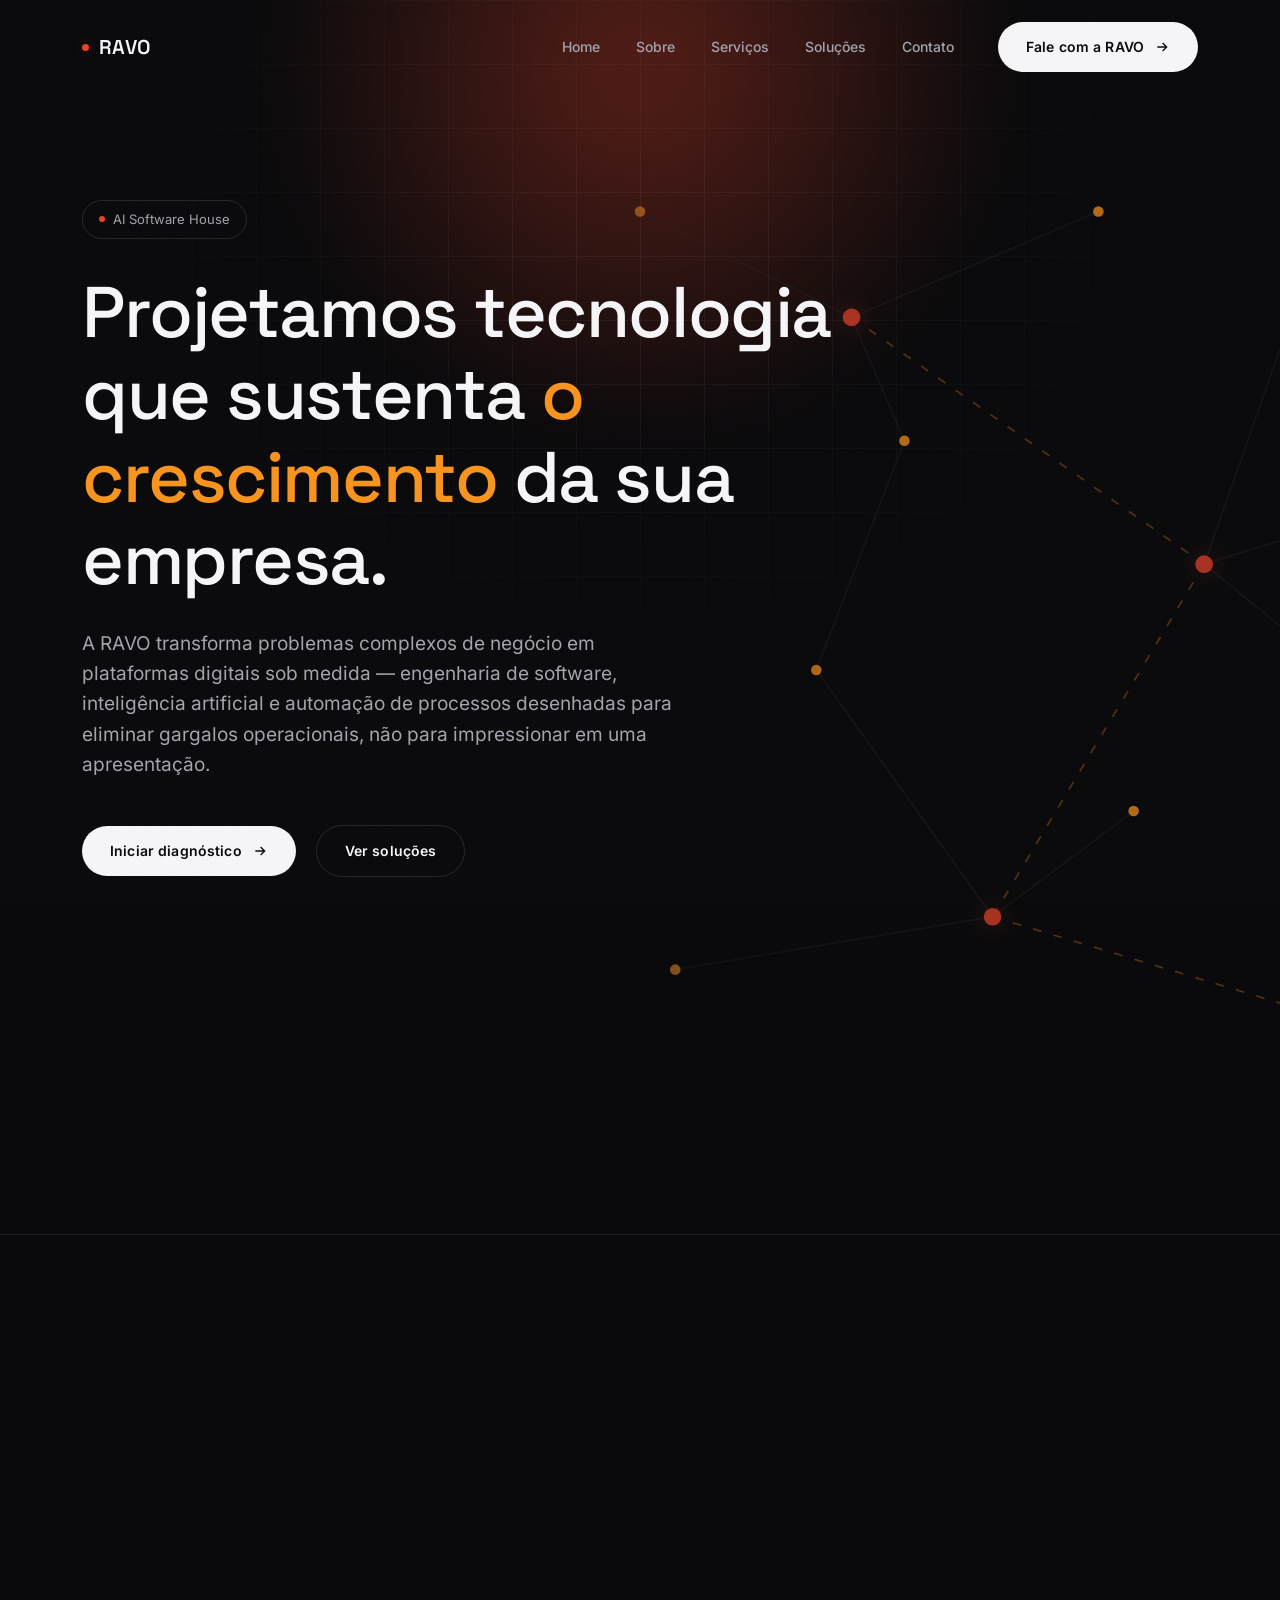
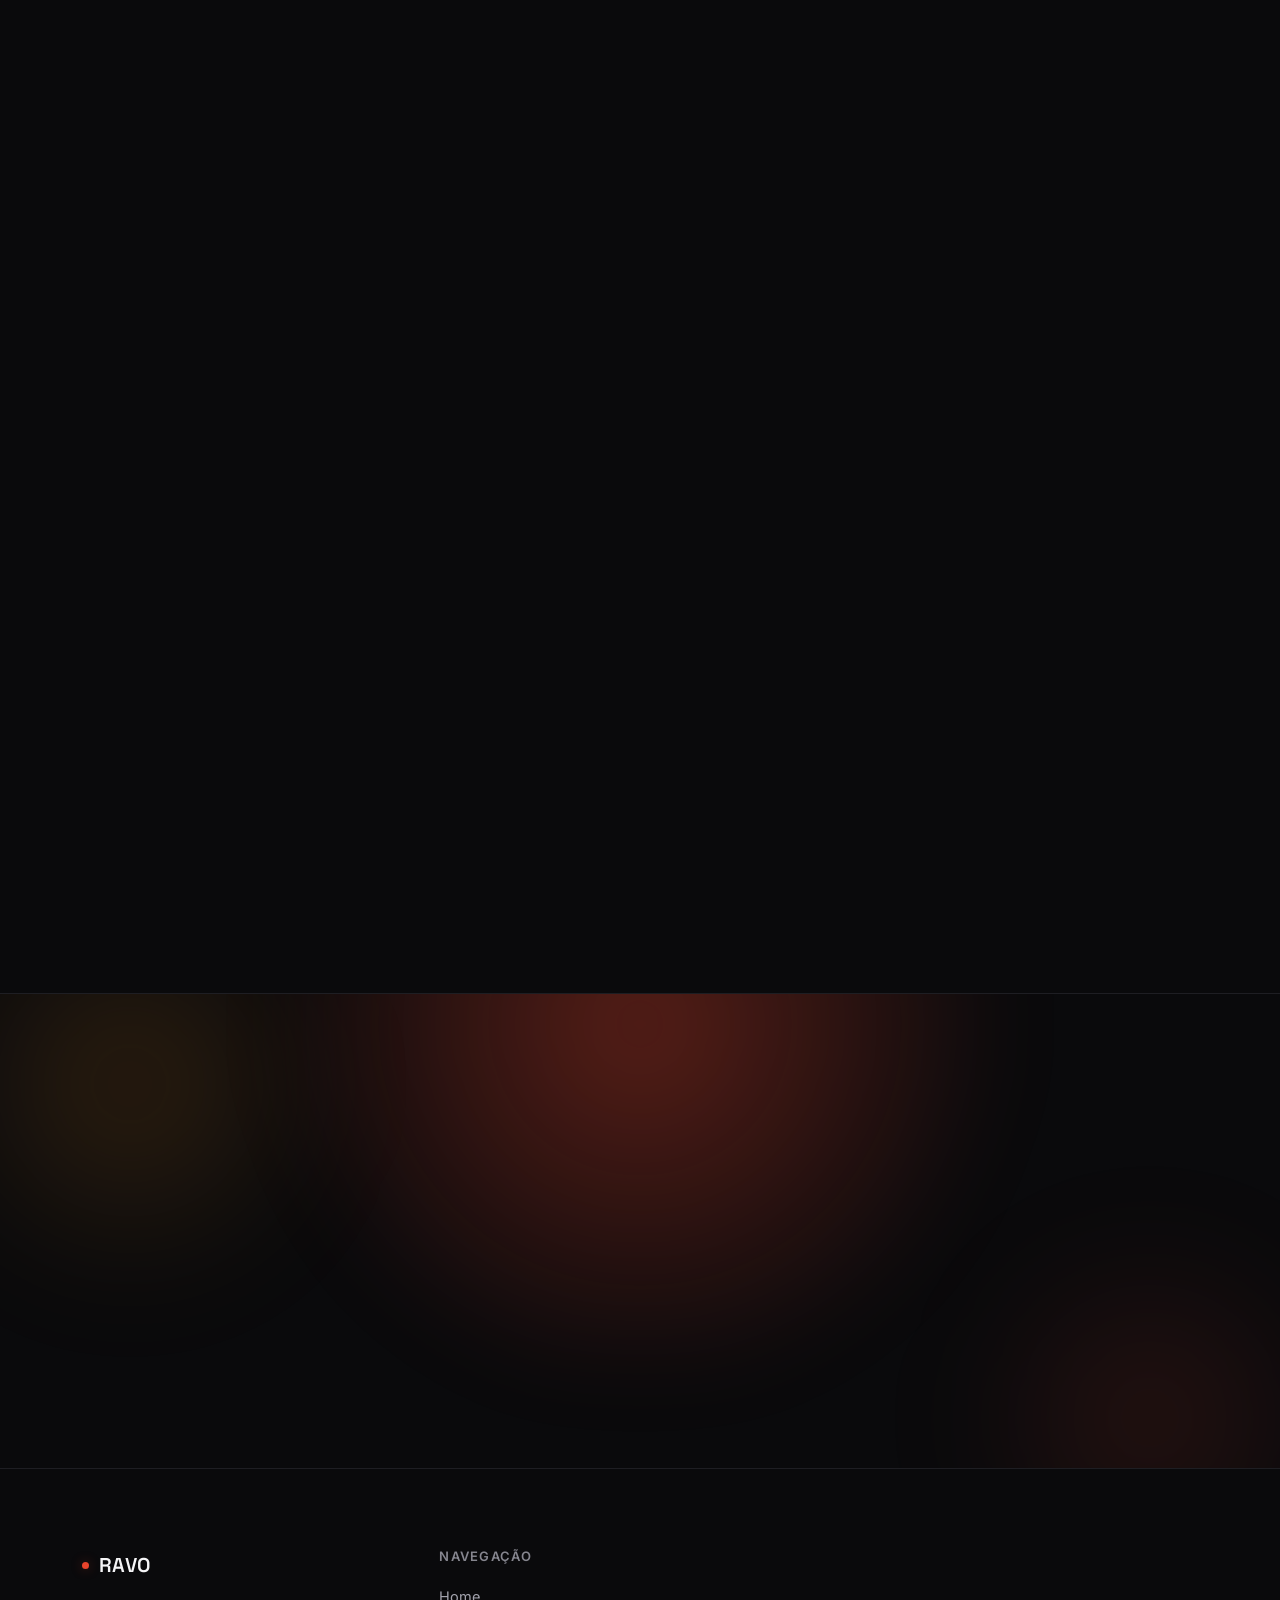
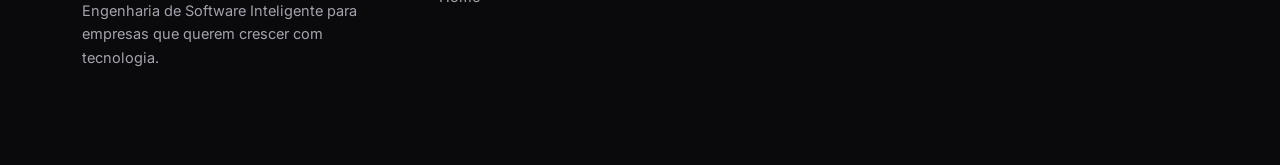
==== commit aebcab6f: "feat: adiciona case de sucesso Vilela Turismo" ====
--- a/index.html
+++ b/index.html
@@ -348,7 +348,7 @@
   <div class="container">
     <div class="section-head reveal">
       <div class="section-label">Quem confia na RAVO</div>
-      <h2>Escritórios jurídicos já operam com menos risco usando tecnologia RAVO.</h2>
+      <h2>Empresas de setores diferentes já operam com mais eficiência usando tecnologia RAVO.</h2>
     </div>
 
     <div class="client-card reveal">
@@ -363,6 +363,20 @@
         <span class="pill">Controle de prazos</span>
         <span class="pill">Classificação automática</span>
         <a href="solucoes.html#juridica" class="btn-ghost" style="margin-top:8px;">Ver a solução completa →</a>
+      </div>
+    </div>
+
+    <div class="client-card reveal" style="margin-top:24px;">
+      <div class="client-card-main">
+        <div class="client-tag"><span class="dot" style="width:6px;height:6px;border-radius:50%;background:var(--accent);display:inline-block;"></span>Cliente RAVO</div>
+        <h3 class="client-name">Vilela Turismo</h3>
+        <p class="client-segment">Agência de Turismo</p>
+        <p>Os contatos da Vilela Turismo chegavam por WhatsApp, Instagram e indicações, mas ficavam espalhados sem controle — sem visibilidade de quantos orçamentos estavam em aberto, quem precisava de retorno ou em que etapa cada cliente estava. A RAVO desenvolveu uma Central de Atendimento sob medida que organiza toda a jornada do cliente em um único lugar, do primeiro contato ao pós-venda, com painel de indicadores em tempo real e acesso individual para cada atendente.</p>
+      </div>
+      <div class="client-card-aside">
+        <span class="pill">Funil de jornada do cliente</span>
+        <span class="pill">Dashboard em tempo real</span>
+        <span class="pill">Gestão de equipe</span>
       </div>
     </div>
   </div>
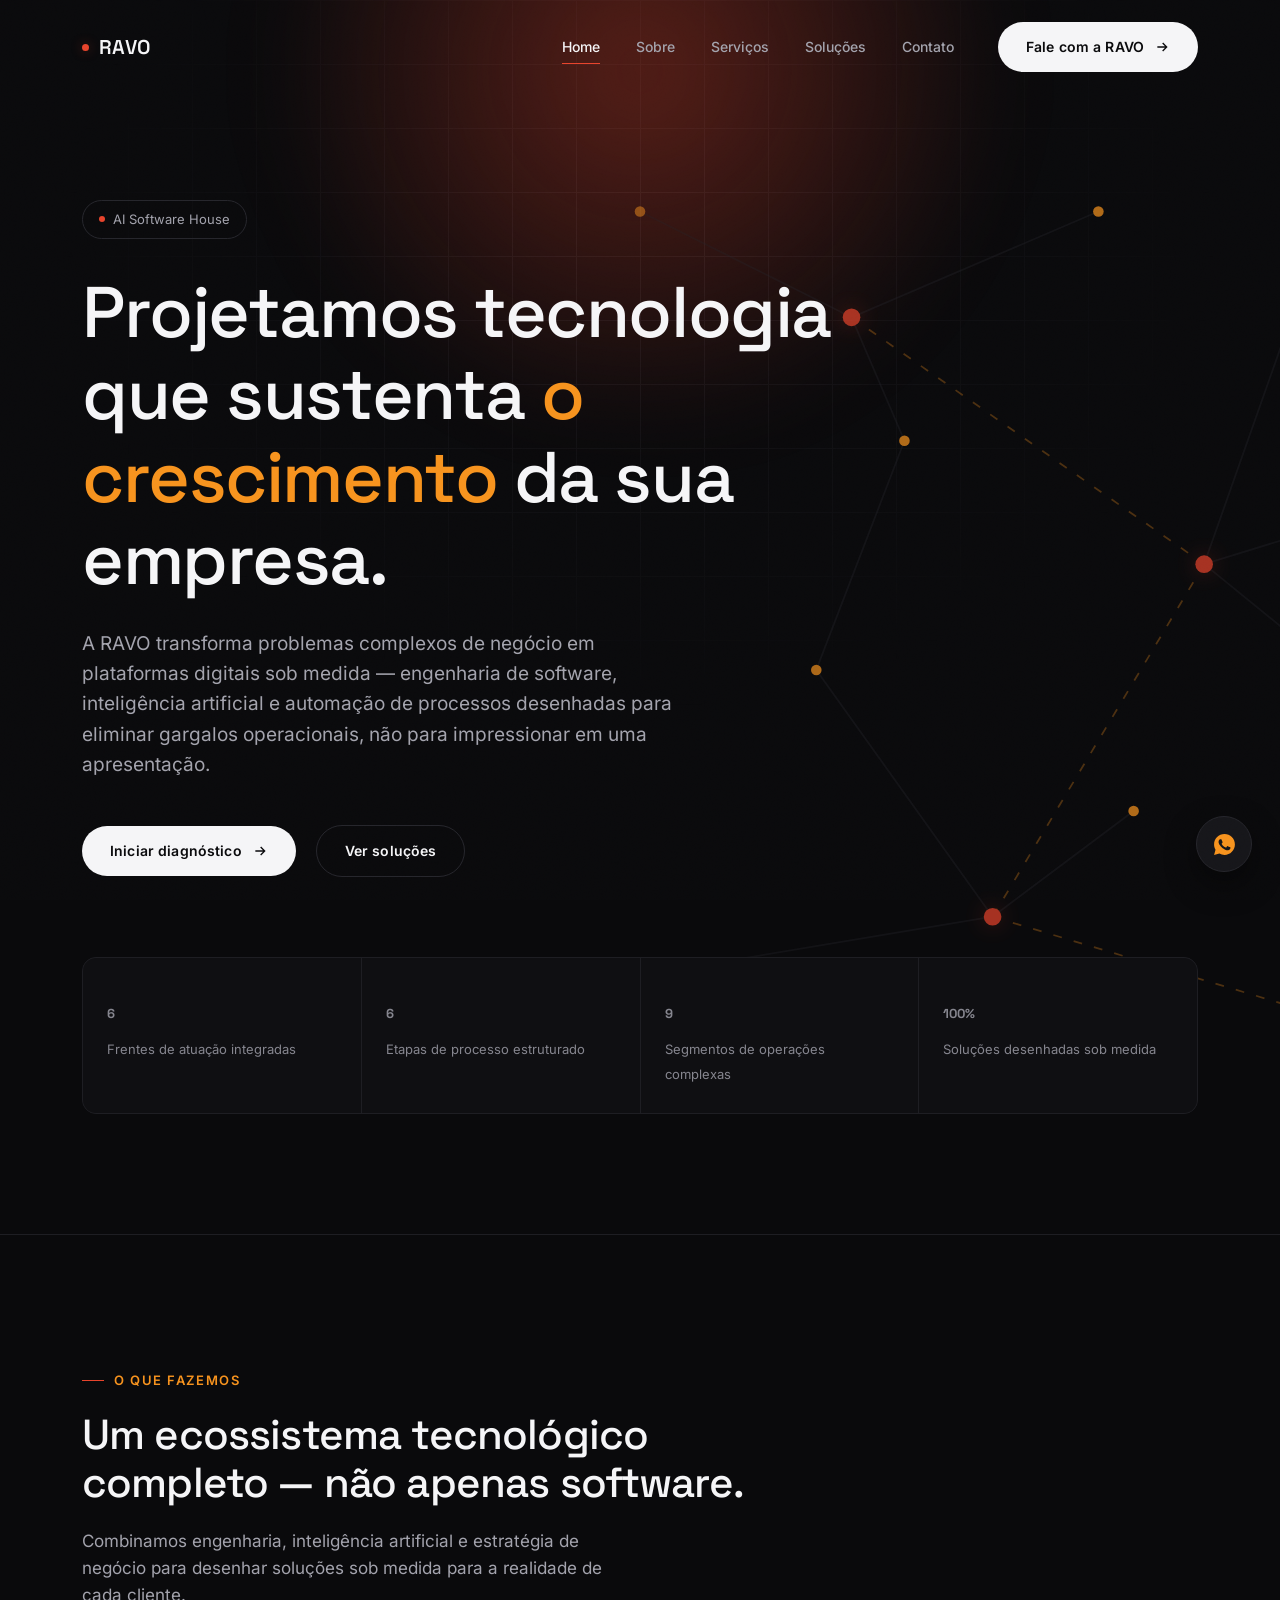
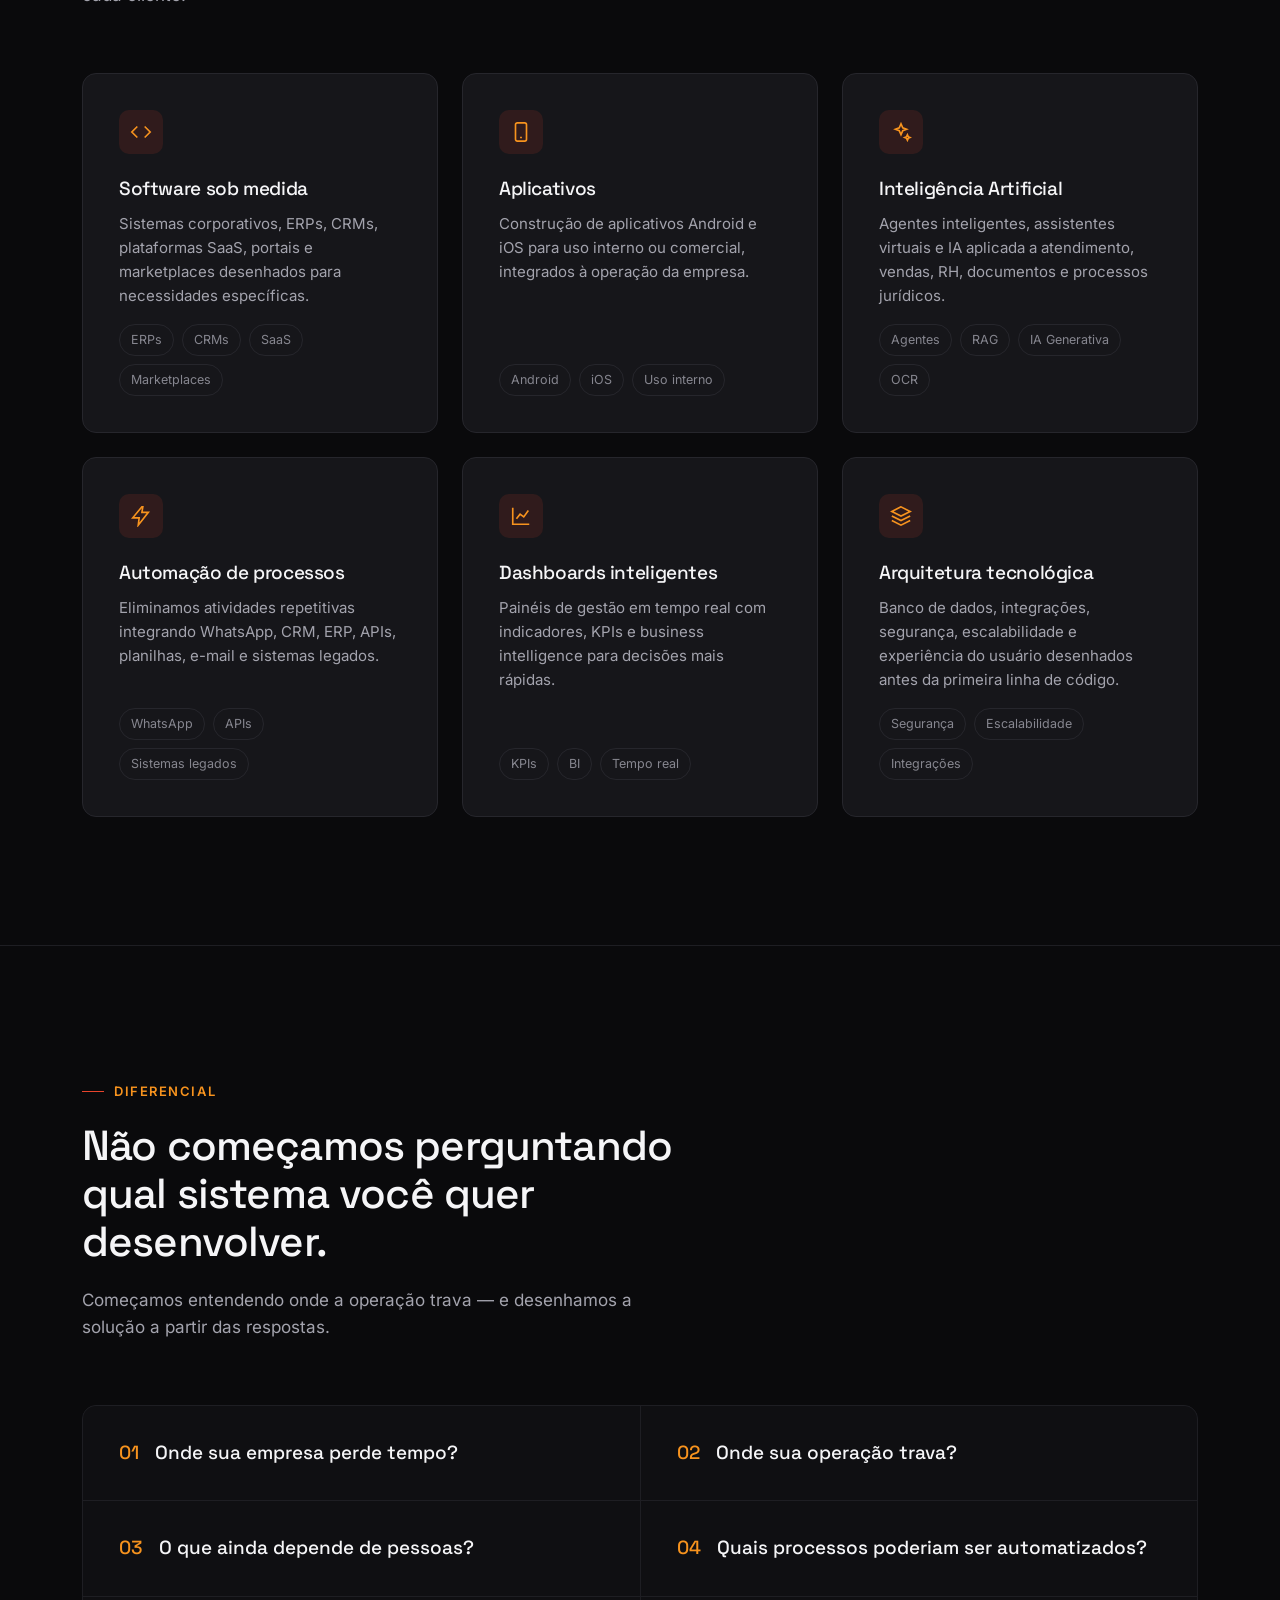
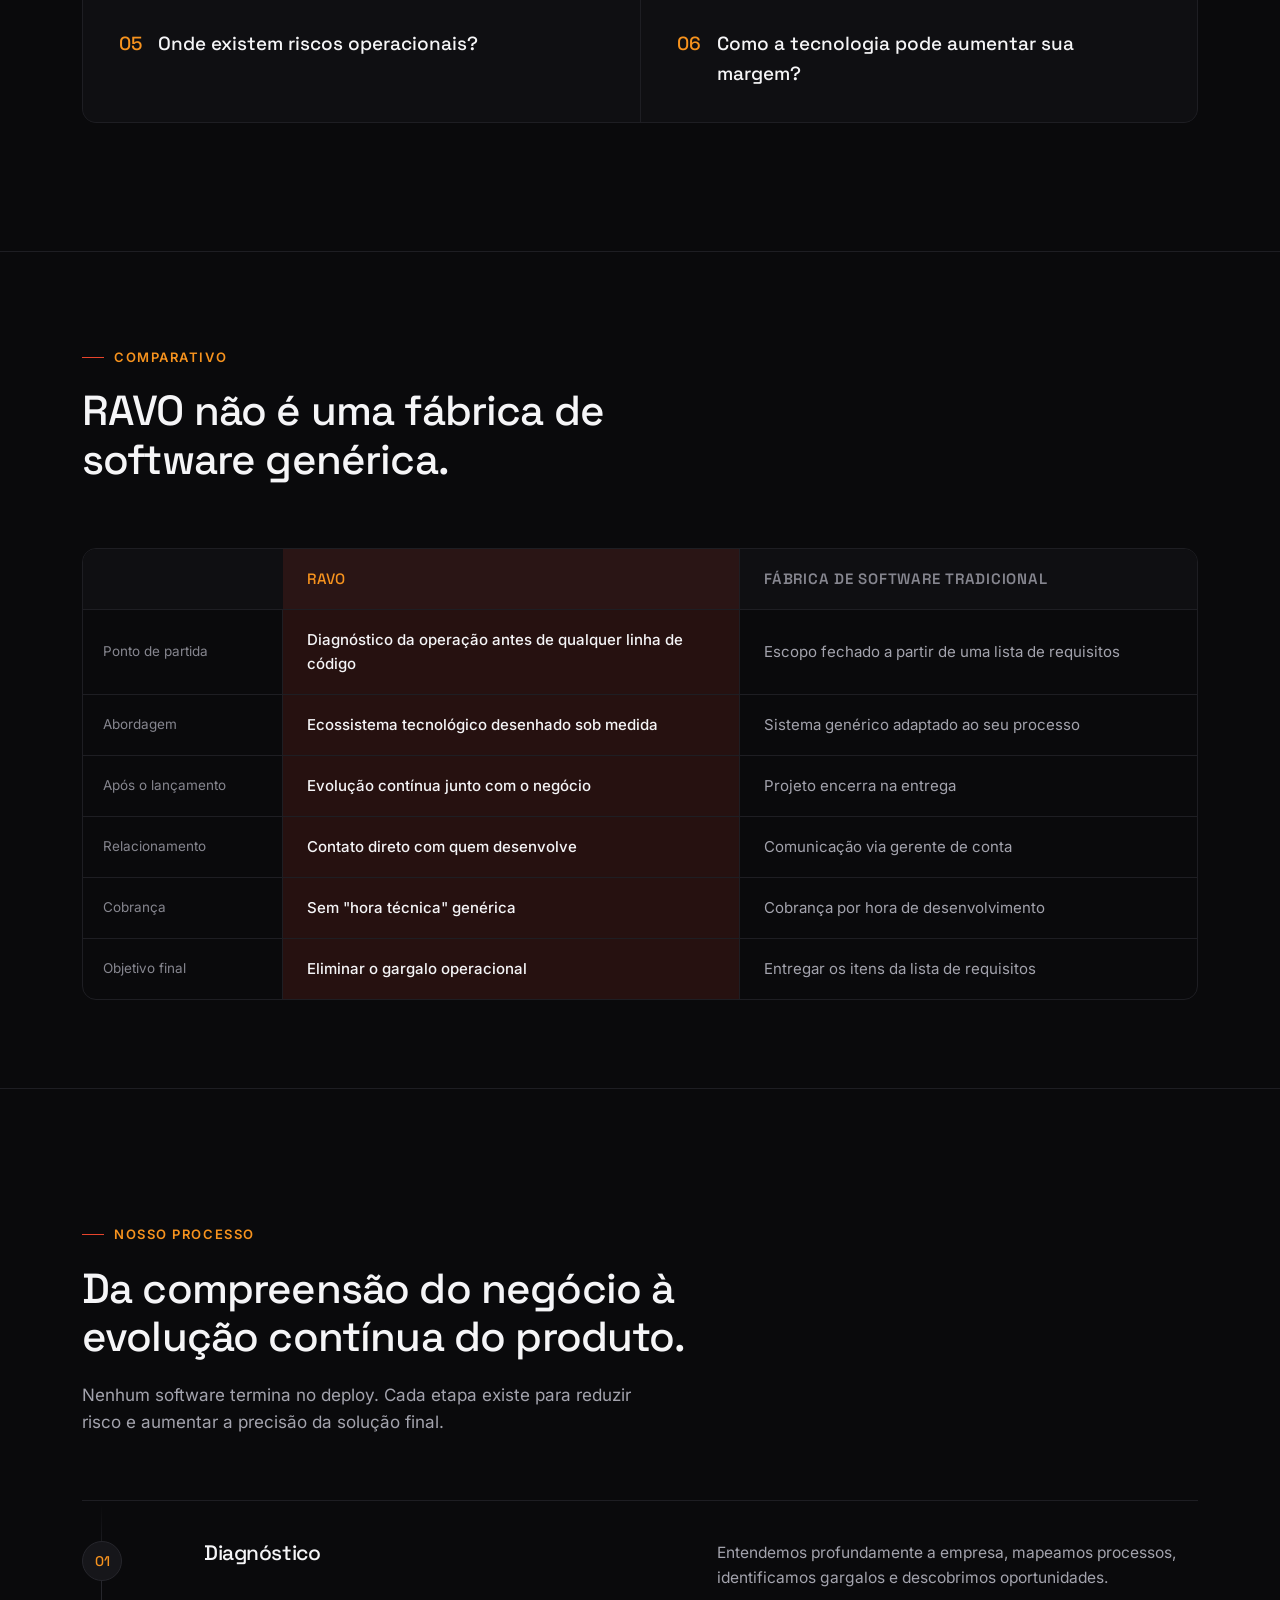
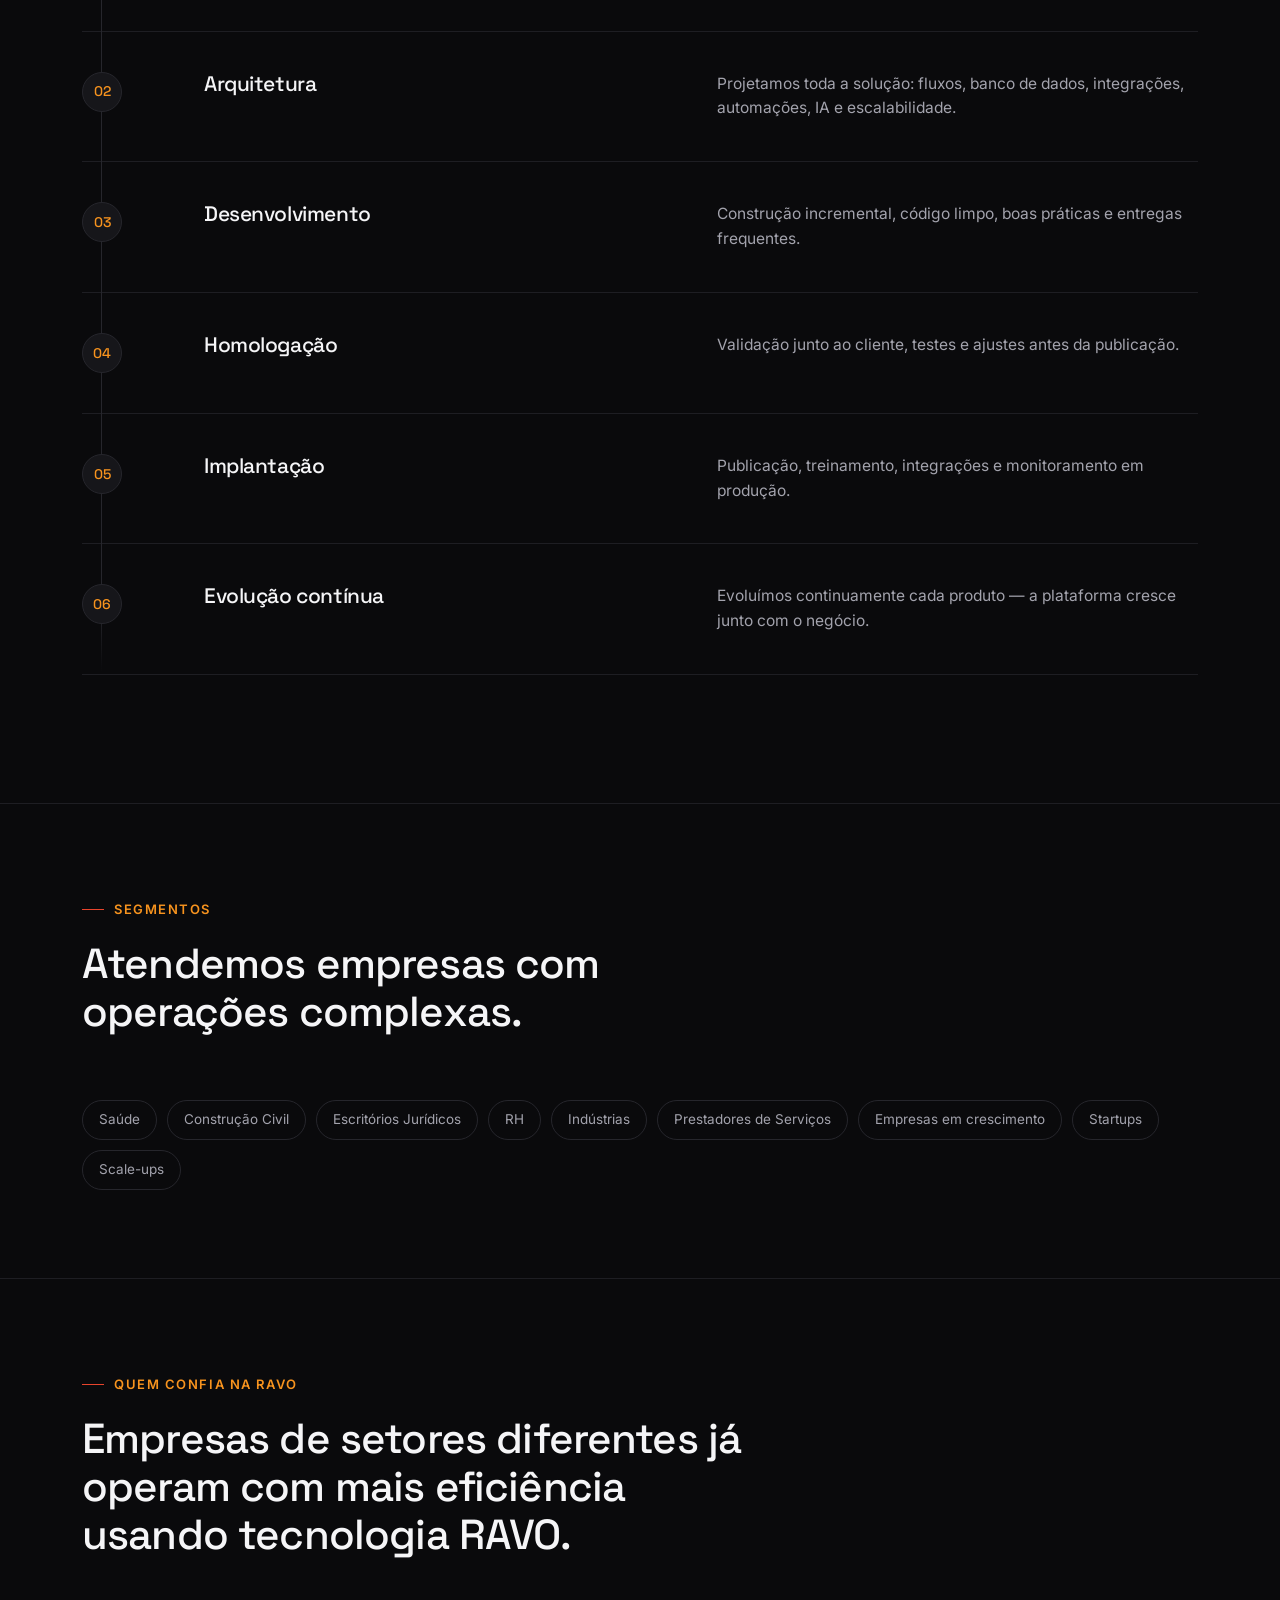
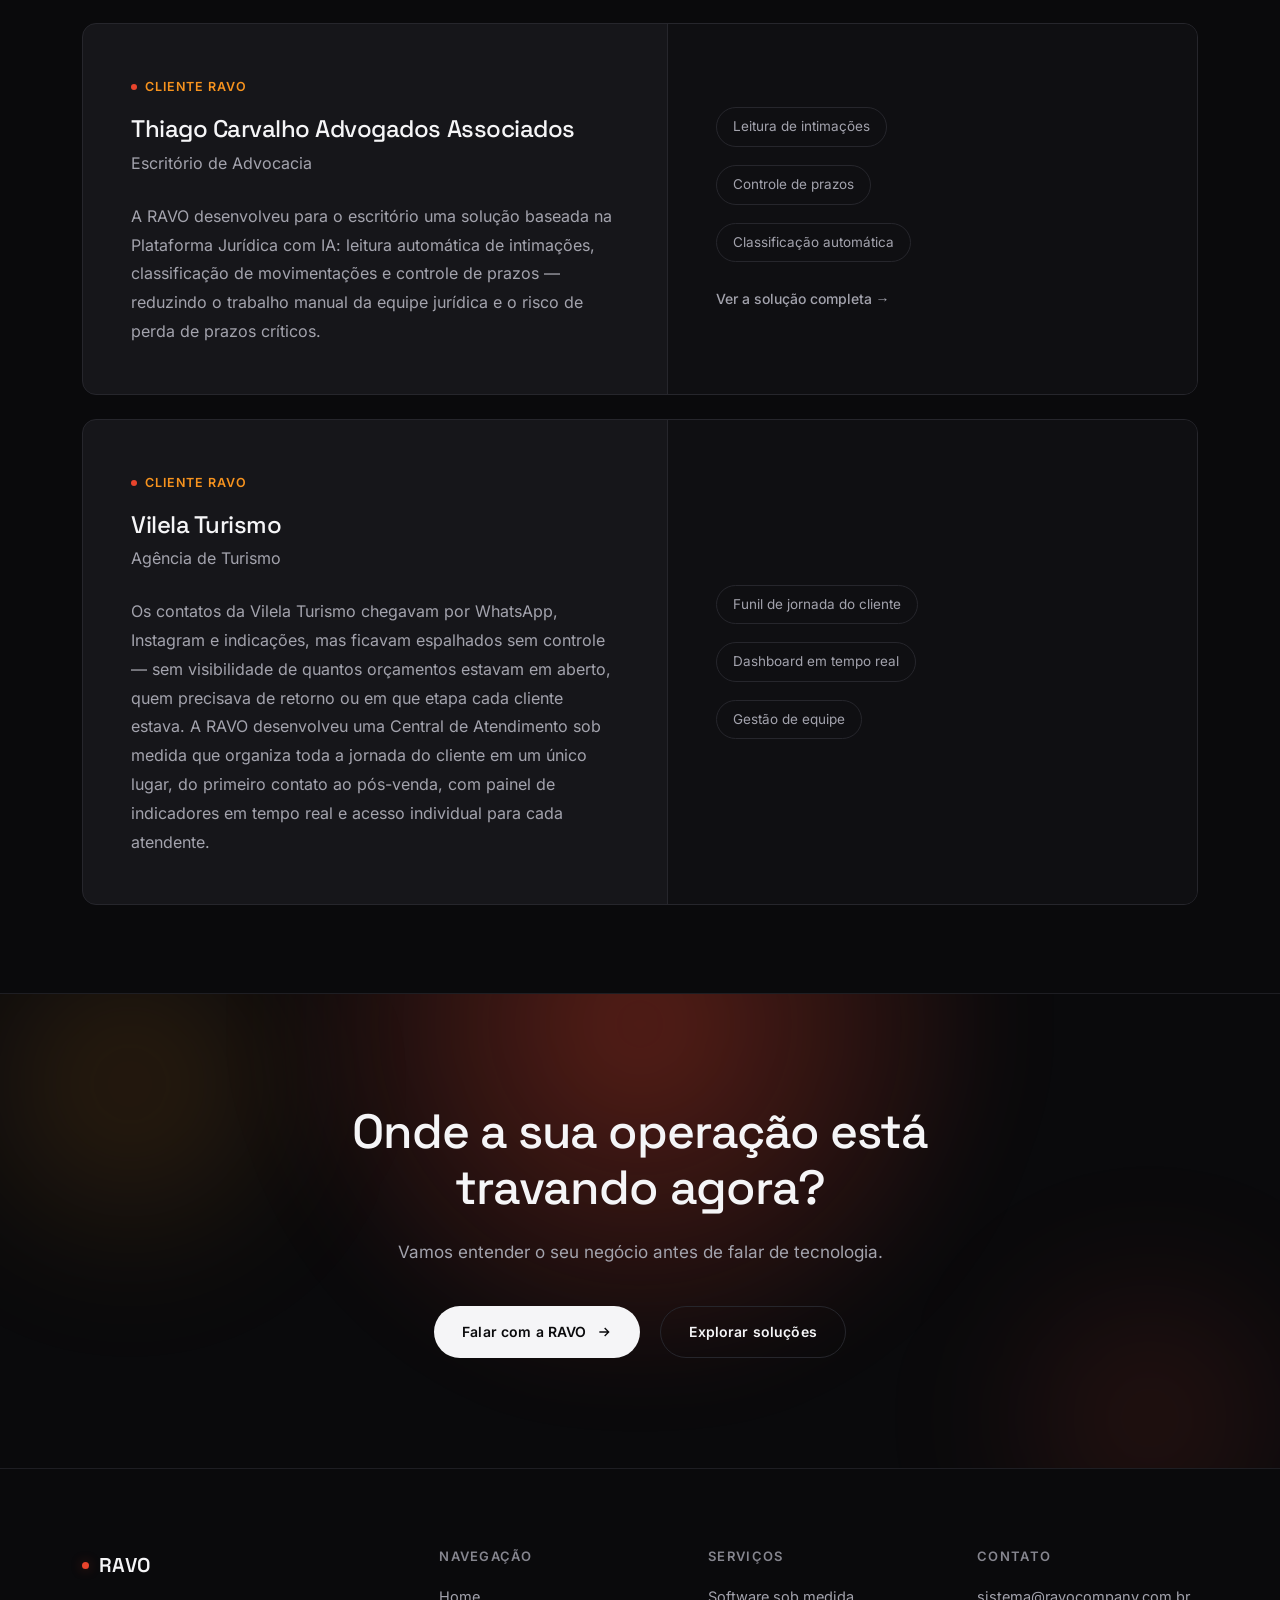
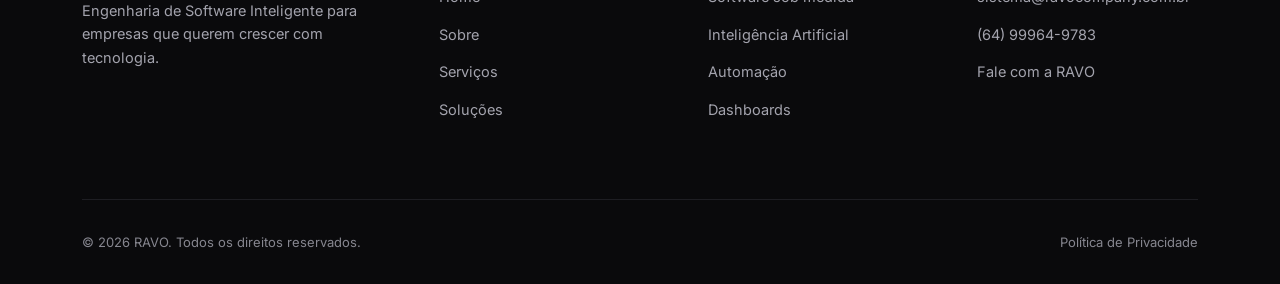
==== commit 2dd62cb6: "fix: corrige index.html e solucoes.html truncados (faltava footer completo, botao WhatsApp e script." ====
--- a/index.html
+++ b/index.html
@@ -409,4 +409,40 @@
         <h4>Navegação</h4>
         <ul>
           <li><a href="index.html">Home</a></li>
-          +          <li><a href="sobre.html">Sobre</a></li>
+          <li><a href="servicos.html">Serviços</a></li>
+          <li><a href="solucoes.html">Soluções</a></li>
+        </ul>
+      </div>
+      <div class="footer-col">
+        <h4>Serviços</h4>
+        <ul>
+          <li><a href="servicos.html#software">Software sob medida</a></li>
+          <li><a href="servicos.html#ia">Inteligência Artificial</a></li>
+          <li><a href="servicos.html#automacao">Automação</a></li>
+          <li><a href="servicos.html#dashboards">Dashboards</a></li>
+        </ul>
+      </div>
+      <div class="footer-col">
+        <h4>Contato</h4>
+        <ul>
+          <li><a href="mailto:sistema@ravocompany.com.br">sistema@ravocompany.com.br</a></li>
+          <li><a href="tel:+5564999649783">(64) 99964-9783</a></li>
+          <li><a href="contato.html">Fale com a RAVO</a></li>
+        </ul>
+      </div>
+    </div>
+    <div class="footer-bottom">
+      <span>© 2026 RAVO. Todos os direitos reservados.</span>
+      <span><a href="privacidade.html" style="color:var(--text-faint);">Política de Privacidade</a></span>
+    </div>
+  </div>
+</footer>
+
+<a href="https://wa.me/5564999649783?text=Ol%C3%A1%2C%20vim%20pelo%20site%20da%20RAVO%20e%20gostaria%20de%20saber%20mais." class="whatsapp-float" target="_blank" rel="noopener" aria-label="Falar com a RAVO no WhatsApp">
+  <svg viewBox="0 0 24 24" fill="currentColor" aria-hidden="true"><path d="M12.001 2C6.478 2 2 6.477 2 12c0 1.85.499 3.583 1.37 5.073L2 22l5.064-1.327A9.953 9.953 0 0012.001 22C17.524 22 22 17.523 22 12S17.524 2 12.001 2zm5.475 14.163c-.232.652-1.15 1.204-1.884 1.363-.501.106-1.155.19-3.359-.72-2.82-1.166-4.633-4.028-4.775-4.215-.137-.187-1.15-1.53-1.15-2.919 0-1.389.73-2.072.988-2.355.259-.283.564-.354.752-.354.187 0 .376.002.54.01.173.008.406-.066.635.484.232.56.79 1.933.86 2.074.07.14.117.304.023.49-.093.187-.14.303-.28.467-.14.164-.294.366-.42.492-.14.14-.286.293-.123.575.163.283.726 1.198 1.559 1.94 1.071.955 1.973 1.251 2.256 1.391.283.14.448.117.612-.07.164-.187.7-.815.887-1.095.187-.28.375-.234.632-.14.259.093 1.634.771 1.914.911.28.14.467.21.536.327.07.117.07.677-.163 1.329z"/></svg>
+</a>
+
+<script src="assets/js/script.min.js"></script>
+</body>
+</html>
